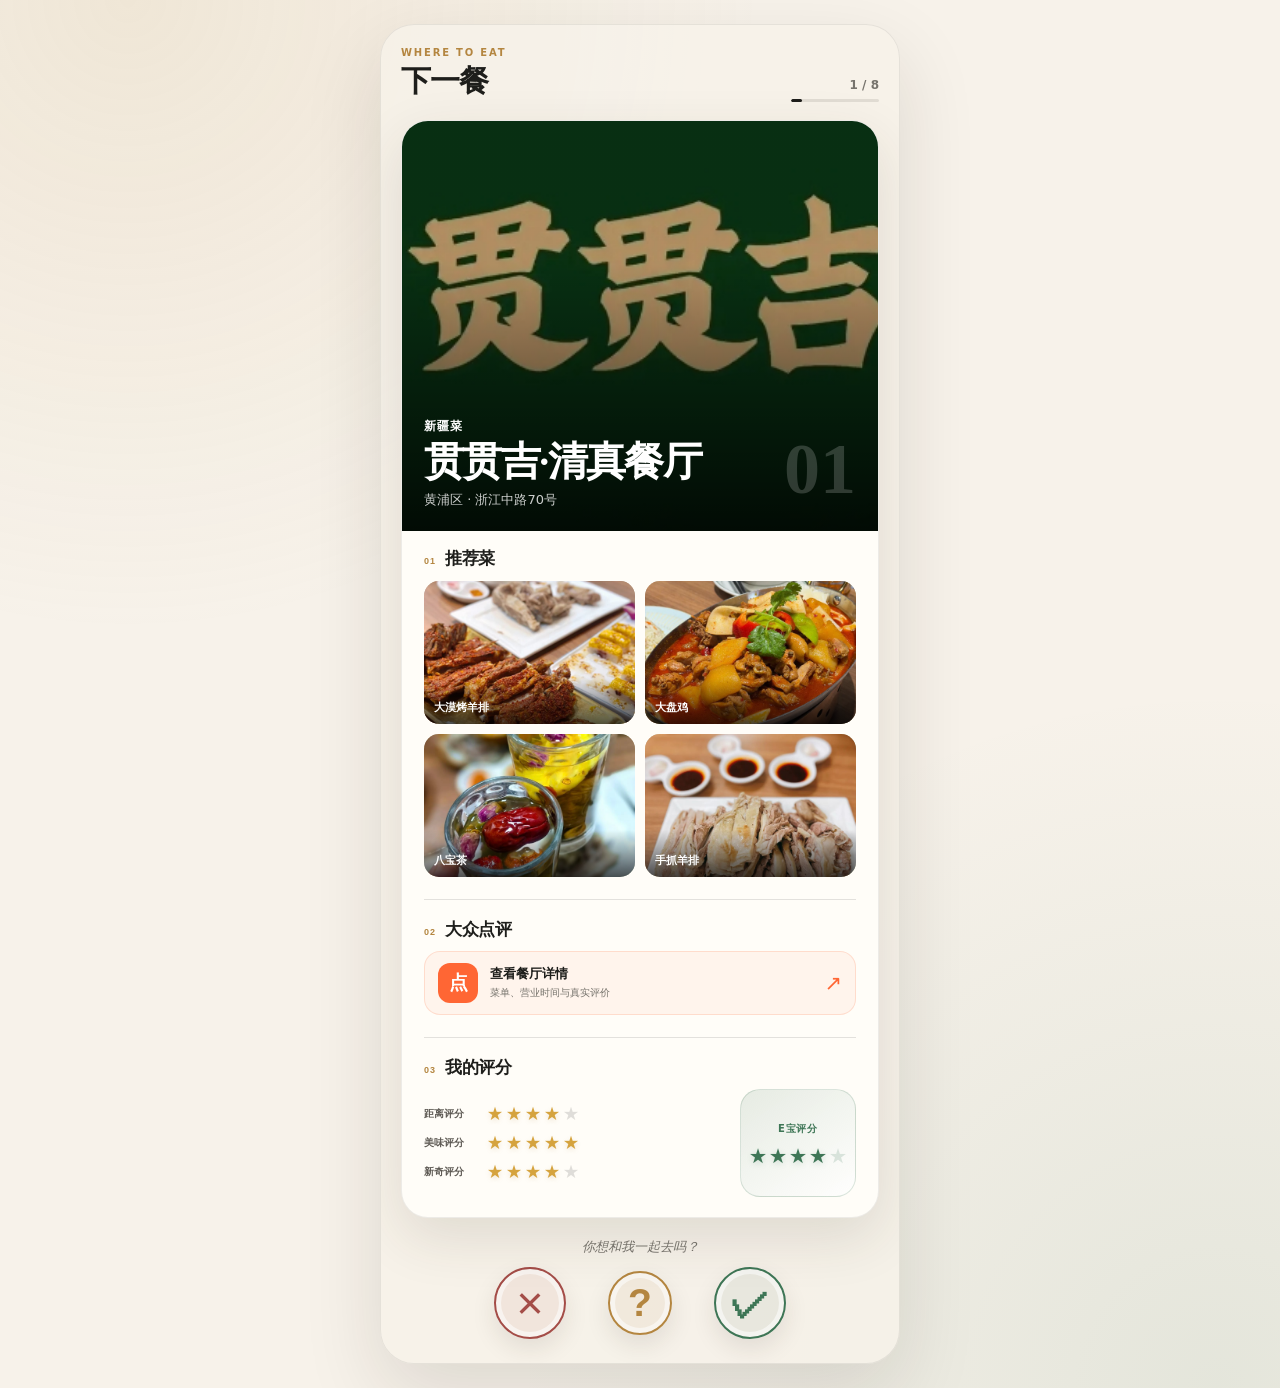
==== index.html @ af12a9db "Publish restaurant picker" ====
<!doctype html>
<html lang="zh-CN">
  <head>
    <meta charset="UTF-8" />
    <meta name="viewport" content="width=device-width, initial-scale=1, viewport-fit=cover" />
    <meta name="theme-color" content="#f7f2ea" />
    <meta name="description" content="一起挑选下一家想去的餐厅" />
    <title>下一餐 · 餐厅选择</title>
    <link rel="stylesheet" href="styles.css" />
  </head>
  <body>
    <main class="app-shell">
      <section id="picker-screen" class="screen picker-screen" aria-label="餐厅选择">
        <header class="topbar">
          <div>
            <p class="eyebrow">WHERE TO EAT</p>
            <h1>下一餐</h1>
          </div>
          <div class="progress-wrap" aria-label="选择进度">
            <span id="progress-text">1 / 1</span>
            <div class="progress-track"><i id="progress-bar"></i></div>
          </div>
        </header>

        <div class="card-stage">
          <article id="restaurant-card" class="restaurant-card">
            <div id="restaurant-image" class="restaurant-image" role="img">
              <button id="back-button" class="icon-button back-button" type="button" aria-label="返回上一家">
                <span aria-hidden="true">←</span>
              </button>
              <div class="image-shade"></div>
              <div class="image-copy">
                <div id="restaurant-number" class="restaurant-number">01</div>
                <p id="restaurant-category" class="category">创意料理</p>
                <h2 id="restaurant-name">餐厅名称</h2>
                <p id="restaurant-location" class="location"></p>
              </div>
            </div>

            <div class="restaurant-info">
              <section class="info-section dish-section" aria-labelledby="dish-heading">
                <div class="section-heading">
                  <span class="section-index">01</span>
                  <h3 id="dish-heading">推荐菜</h3>
                </div>
                <div id="dish-grid" class="dish-grid"></div>
              </section>

              <section class="info-section dianping-section" aria-labelledby="dianping-heading">
                <div class="section-heading compact-heading">
                  <span class="section-index">02</span>
                  <h3 id="dianping-heading">大众点评</h3>
                </div>
                <a id="dianping-link" class="dianping-link" target="_blank" rel="noopener noreferrer">
                  <span class="dianping-mark" aria-hidden="true">点</span>
                  <span class="dianping-copy">
                    <strong>查看餐厅详情</strong>
                    <small>菜单、营业时间与真实评价</small>
                  </span>
                  <span class="link-arrow" aria-hidden="true">↗</span>
                </a>
              </section>

              <section class="info-section rating-section" aria-labelledby="rating-heading">
                <div class="section-heading compact-heading">
                  <span class="section-index">03</span>
                  <h3 id="rating-heading">我的评分</h3>
                </div>
                <div class="ratings-layout">
                  <div id="standard-ratings" class="standard-ratings"></div>
                  <div id="ebao-rating" class="ebao-rating"></div>
                </div>
              </section>
            </div>
          </article>
        </div>

        <div class="decision-area">
          <p class="decision-hint">你想和我一起去吗？</p>
          <div class="decision-buttons">
            <button class="decision-button no" type="button" data-choice="no" aria-label="不想去">
              <span class="symbol" aria-hidden="true">×</span>
            </button>
            <button class="decision-button maybe" type="button" data-choice="maybe" aria-label="待定">
              <span class="symbol" aria-hidden="true">?</span>
            </button>
            <button class="decision-button yes" type="button" data-choice="yes" aria-label="想去">
              <span class="symbol" aria-hidden="true">✓</span>
            </button>
          </div>
        </div>
      </section>

      <section id="final-screen" class="screen final-screen" hidden aria-label="确认最终餐厅">
        <header class="final-header">
          <p class="eyebrow">ONE LAST PICK</p>
          <h1>最终去哪家？</h1>
          <p>从喜欢和待定的餐厅中，确认这次的最终选择。</p>
        </header>
        <div id="final-candidates" class="final-candidates"></div>
        <button id="return-to-picker" class="text-button return-button" type="button">返回修改上一轮选择</button>
      </section>

      <section id="result-screen" class="screen result-screen" hidden aria-label="选择结果">
        <header class="result-header">
          <p class="eyebrow">ALL DONE</p>
          <h1 id="result-title">选择完成</h1>
          <p>长按下方图片保存，然后直接发给我吧。</p>
        </header>

        <div class="poster-frame">
          <div id="poster-loading" class="poster-loading">正在生成结果图…</div>
          <img id="result-poster" alt="本次餐厅选择结果图" />
        </div>

        <div class="result-actions">
          <button id="share-button" class="primary-button" type="button">分享结果图</button>
          <a id="download-button" class="secondary-button" download="我的餐厅选择.png">保存到手机</a>
          <button id="restart-button" class="text-button" type="button">重新选择</button>
        </div>
        <p id="share-tip" class="share-tip" aria-live="polite"></p>
      </section>
    </main>

    <canvas id="poster-canvas" width="1080" height="1920" hidden></canvas>
    <script src="restaurants.js"></script>
    <script src="script.js"></script>
  </body>
</html>
---- styles.css ----
:root {
  color-scheme: light;
  --paper: #f7f2ea;
  --ink: #1e1e1b;
  --muted: #76736c;
  --line: rgba(30, 30, 27, 0.12);
  --card: #fffdf8;
  --green: #3e7656;
  --red: #a44d48;
  --gold: #b48640;
  font-family: Inter, "PingFang SC", "Microsoft YaHei", system-ui, sans-serif;
}

* { box-sizing: border-box; }

html, body { margin: 0; min-height: 100%; background: var(--paper); color: var(--ink); }

body {
  min-height: 100dvh;
  background-image:
    radial-gradient(circle at 10% 0%, rgba(201, 169, 113, .16), transparent 35%),
    radial-gradient(circle at 95% 100%, rgba(62, 118, 86, .10), transparent 38%);
}

button, a { font: inherit; -webkit-tap-highlight-color: transparent; }
button { color: inherit; }
[hidden] { display: none !important; }

.app-shell { width: min(100%, 520px); min-height: 100dvh; margin: 0 auto; }
.screen { min-height: 100dvh; padding: max(22px, env(safe-area-inset-top)) 20px max(24px, env(safe-area-inset-bottom)); }

.topbar { display: flex; align-items: flex-end; justify-content: space-between; margin-bottom: 18px; }
.eyebrow { margin: 0 0 3px; color: var(--gold); font-size: 10px; font-weight: 800; letter-spacing: .18em; }
h1 { margin: 0; font-family: Georgia, "Songti SC", serif; font-size: 30px; letter-spacing: -.04em; }
.progress-wrap { width: 88px; text-align: right; color: var(--muted); font-size: 12px; font-weight: 700; }
.progress-track { height: 3px; margin-top: 7px; overflow: hidden; border-radius: 99px; background: rgba(30,30,27,.1); }
.progress-track i { display: block; width: 0; height: 100%; border-radius: inherit; background: var(--ink); transition: width .35s ease; }

.card-stage { perspective: 1000px; }
.restaurant-card {
  overflow: hidden;
  border: 1px solid rgba(30,30,27,.08);
  border-radius: 27px;
  background: var(--card);
  box-shadow: 0 20px 55px rgba(56, 47, 35, .12);
  transform-origin: center 85%;
}
.restaurant-card.leave-no { animation: leaveNo .38s ease forwards; }
.restaurant-card.leave-maybe { animation: leaveMaybe .38s ease forwards; }
.restaurant-card.leave-yes { animation: leaveYes .38s ease forwards; }
.restaurant-card.enter { animation: enterCard .38s cubic-bezier(.2,.8,.2,1); }

.restaurant-image {
  position: relative;
  height: min(47dvh, 410px);
  min-height: 320px;
  overflow: hidden;
  background-position: center;
  background-size: cover;
  transition: background .25s ease;
}
.restaurant-image::before {
  content: attr(data-emoji);
  position: absolute;
  inset: 0;
  display: grid;
  place-items: center;
  padding-bottom: 45px;
  font-size: clamp(86px, 25vw, 130px);
  filter: drop-shadow(0 20px 20px rgba(0,0,0,.18));
  transform: rotate(-6deg);
}
.restaurant-image.has-image::before { display: none; }
.image-shade { position: absolute; inset: 0; background: linear-gradient(180deg, rgba(0,0,0,.04) 35%, rgba(0,0,0,.78) 100%); }
.image-copy { position: absolute; z-index: 2; right: 22px; bottom: 22px; left: 22px; color: white; }
.restaurant-number { position: absolute; right: 0; bottom: 4px; color: rgba(255,255,255,.18); font: 700 72px/1 Georgia, serif; }
.category { margin: 0 0 5px; font-size: 12px; font-weight: 700; letter-spacing: .1em; }
.image-copy h2 { max-width: 80%; margin: 0 0 7px; font-family: Georgia, "Songti SC", serif; font-size: clamp(30px, 8vw, 40px); line-height: 1.1; letter-spacing: -.04em; }
.location { margin: 0; font-size: 13px; opacity: .8; }
.icon-button { border: 0; background: none; }
.back-button { position: absolute; z-index: 3; top: 16px; left: 16px; display: grid; width: 38px; height: 38px; place-items: center; border: 1px solid rgba(255,255,255,.35); border-radius: 50%; background: rgba(0,0,0,.18); color: white; font-size: 21px; backdrop-filter: blur(10px); }
.back-button:disabled { visibility: hidden; }

.restaurant-info { padding: 18px 22px 20px; }
.info-section + .info-section { margin-top: 22px; padding-top: 20px; border-top: 1px solid var(--line); }
.section-heading { display: flex; align-items: baseline; gap: 9px; margin-bottom: 12px; }
.section-heading h3 { margin: 0; font: 700 17px/1.2 Georgia, "Songti SC", serif; letter-spacing: -.02em; }
.section-index { color: var(--gold); font: 800 9px/1 Arial, sans-serif; letter-spacing: .12em; }
.compact-heading { margin-bottom: 11px; }

.dish-grid { display: grid; grid-template-columns: repeat(2, 1fr); gap: 10px; }
.dish-item { position: relative; min-width: 0; margin: 0; overflow: hidden; border-radius: 15px; background: #ede5d8; }
.dish-photo { position: relative; aspect-ratio: 1.48 / 1; overflow: hidden; background: linear-gradient(135deg, hsl(var(--dish-tone) 20% 77%), hsl(var(--dish-tone) 24% 60%)); }
.dish-photo::before { content: attr(data-emoji); position: absolute; inset: 0; display: grid; place-items: center; padding-bottom: 17px; font-size: 37px; filter: drop-shadow(0 8px 8px rgba(0,0,0,.13)); }
.dish-photo img { position: relative; z-index: 1; display: block; width: 100%; height: 100%; object-fit: cover; }
.dish-photo.has-image::before { display: none; }
.dish-item figcaption { position: absolute; z-index: 2; right: 0; bottom: 0; left: 0; padding: 23px 10px 9px; overflow: hidden; background: linear-gradient(transparent, rgba(0,0,0,.68)); color: white; font-size: 11px; font-weight: 700; text-overflow: ellipsis; white-space: nowrap; }
.empty-info { grid-column: 1 / -1; margin: 0; padding: 24px; border: 1px dashed var(--line); border-radius: 14px; color: var(--muted); text-align: center; font-size: 12px; }

.dianping-link { display: flex; min-height: 64px; align-items: center; gap: 12px; padding: 11px 13px; border: 1px solid rgba(255,99,48,.17); border-radius: 16px; background: rgba(255,99,48,.06); color: var(--ink); text-decoration: none; transition: transform .16s ease, background-color .16s ease; }
.dianping-mark { display: grid; width: 40px; height: 40px; flex: 0 0 40px; place-items: center; border-radius: 12px; background: #ff6634; color: white; font-size: 19px; font-weight: 850; }
.dianping-copy { display: grid; min-width: 0; gap: 3px; }
.dianping-copy strong { font-size: 13px; }
.dianping-copy small { overflow: hidden; color: var(--muted); font-size: 10px; text-overflow: ellipsis; white-space: nowrap; }
.link-arrow { margin-left: auto; color: #ff6634; font-size: 21px; }
.dianping-link:not(.is-disabled):active { transform: scale(.98); background: rgba(255,99,48,.11); }
.dianping-link.is-disabled { border-color: var(--line); background: rgba(30,30,27,.025); cursor: default; }
.dianping-link.is-disabled .dianping-mark { background: #aaa49b; }
.dianping-link.is-disabled .link-arrow { color: #aaa49b; }

.ratings-layout { display: grid; grid-template-columns: minmax(0, 1fr) 116px; gap: 14px; align-items: stretch; }
.standard-ratings { display: grid; align-content: center; gap: 13px; }
.rating-row { display: grid; grid-template-columns: 54px minmax(76px, 1fr); align-items: center; gap: 9px; }
.rating-row > span { color: #5e5a54; font-size: 10px; font-weight: 650; }
.star-rating { display: flex; align-items: center; gap: 3px; }
.star-rating i { color: rgba(30,30,27,.14); font: normal 16px/1 Arial, sans-serif; }
.star-rating i.is-filled { color: #d5a33e; text-shadow: 0 2px 5px rgba(180,134,64,.18); }
.ebao-rating { display: grid; min-height: 108px; align-content: center; justify-items: center; border: 1px solid rgba(62,118,86,.18); border-radius: 20px; background: linear-gradient(145deg, rgba(62,118,86,.13), rgba(255,255,255,.7)); color: var(--green); }
.ebao-rating span { font-size: 10px; font-weight: 750; letter-spacing: .08em; }
.ebao-rating .star-rating { margin-top: 11px; gap: 2px; }
.ebao-rating .star-rating i { color: rgba(62,118,86,.17); font-size: 18px; }
.ebao-rating .star-rating i.is-filled { color: var(--green); text-shadow: 0 2px 6px rgba(62,118,86,.18); }

.decision-area { margin-top: 20px; }
.decision-hint { margin: 0 0 11px; color: var(--muted); text-align: center; font: italic 13px Georgia, "Songti SC", serif; }
.decision-buttons {
  display: flex;
  align-items: center;
  justify-content: center;
  gap: clamp(24px, 8vw, 42px);
}
.decision-button {
  display: grid;
  width: 72px;
  height: 72px;
  flex: 0 0 72px;
  place-items: center;
  padding: 0;
  border: 2px solid currentColor;
  border-radius: 50%;
  background: rgba(255,255,255,.72);
  box-shadow: 0 10px 24px rgba(50,40,30,.10), inset 0 0 0 5px rgba(255,255,255,.55);
  transition: transform .16s ease, box-shadow .16s ease, background-color .16s ease;
}
.decision-button .symbol {
  display: block;
  font: 500 47px/1 Arial, sans-serif;
  transform: translateY(-1px);
}
.decision-button.no { color: var(--red); background-color: rgba(164,77,72,.08); }
.decision-button.maybe { width: 64px; height: 64px; flex-basis: 64px; color: var(--gold); background-color: rgba(180,134,64,.08); }
.decision-button.maybe .symbol { font-size: 39px; font-weight: 650; }
.decision-button.yes { color: var(--green); background-color: rgba(62,118,86,.08); }
.decision-button.yes .symbol { font-size: 40px; font-weight: 700; }
.decision-button:active {
  transform: scale(.90);
  box-shadow: 0 4px 10px rgba(50,40,30,.08), inset 0 0 0 4px rgba(255,255,255,.45);
}
.decision-button:focus-visible { outline: 3px solid var(--ink); outline-offset: 4px; }

.result-screen { padding-top: max(34px, env(safe-area-inset-top)); }
.final-screen { padding-top: max(34px, env(safe-area-inset-top)); }
.final-header { margin-bottom: 24px; }
.final-header h1 { font-size: 35px; }
.final-header > p:last-child { margin: 9px 0 0; color: var(--muted); font-size: 13px; line-height: 1.55; }
.final-candidates { display: grid; gap: 12px; }
.final-candidate { display: grid; grid-template-columns: 82px minmax(0, 1fr) 38px; min-height: 96px; align-items: center; gap: 14px; padding: 7px 14px 7px 7px; border: 1px solid rgba(30,30,27,.09); border-radius: 21px; background: rgba(255,253,248,.82); text-align: left; box-shadow: 0 10px 24px rgba(56,47,35,.07); transition: transform .18s ease, border-color .18s ease, background .18s ease; }
.candidate-cover { position: relative; display: grid; width: 82px; height: 82px; overflow: hidden; place-items: center; border-radius: 16px; }
.candidate-cover::before { content: attr(data-emoji); font-size: 35px; filter: drop-shadow(0 6px 6px rgba(0,0,0,.14)); }
.candidate-cover img { position: absolute; inset: 0; display: block; width: 100%; height: 100%; object-fit: cover; }
.candidate-cover.has-image::before { display: none; }
.candidate-copy { display: grid; min-width: 0; gap: 4px; }
.candidate-copy small { color: var(--gold); font-size: 9px; font-weight: 800; letter-spacing: .08em; }
.candidate-copy strong { overflow: hidden; font-family: Georgia, "Songti SC", serif; font-size: 18px; text-overflow: ellipsis; white-space: nowrap; }
.candidate-copy > span { overflow: hidden; color: var(--muted); font-size: 10px; text-overflow: ellipsis; white-space: nowrap; }
.candidate-check { display: grid; width: 33px; height: 33px; place-items: center; border: 1px solid rgba(62,118,86,.26); border-radius: 50%; color: var(--green); font-size: 17px; }
.final-candidate:active { transform: scale(.98); }
.final-candidate.is-selected { border-color: var(--green); background: rgba(62,118,86,.1); transform: scale(.98); }
.final-candidate.is-selected .candidate-check { background: var(--green); color: white; }
.return-button { display: block; width: 100%; margin-top: 18px; }
.result-header { margin-bottom: 22px; text-align: center; }
.result-header h1 { font-size: 34px; }
.result-header > p:last-child { margin: 8px 0 0; color: var(--muted); font-size: 13px; }
.poster-frame { position: relative; min-height: 300px; overflow: hidden; border-radius: 24px; background: #eae2d7; box-shadow: 0 20px 55px rgba(56,47,35,.16); }
.poster-frame img { display: block; width: 100%; }
.poster-loading { position: absolute; inset: 0; display: grid; place-items: center; color: var(--muted); font-size: 13px; }
.result-actions { display: grid; gap: 10px; margin-top: 20px; }
.primary-button, .secondary-button { display: grid; height: 52px; place-items: center; border-radius: 16px; font-size: 14px; font-weight: 750; text-decoration: none; }
.primary-button { border: 0; background: var(--ink); color: white; }
.secondary-button { border: 1px solid var(--line); background: rgba(255,255,255,.55); color: var(--ink); }
.text-button { padding: 8px; border: 0; background: none; color: var(--muted); font-size: 12px; }
.share-tip { min-height: 20px; margin: 8px 0 0; color: var(--muted); text-align: center; font-size: 12px; }

@keyframes leaveNo { to { opacity: 0; transform: translateX(-80px) rotate(-7deg) scale(.94); } }
@keyframes leaveMaybe { to { opacity: 0; transform: translateY(-35px) scale(.94); } }
@keyframes leaveYes { to { opacity: 0; transform: translateX(80px) rotate(7deg) scale(.94); } }
@keyframes enterCard { from { opacity: 0; transform: translateY(24px) scale(.97); } }

@media (max-height: 760px) {
  .screen { padding-top: 14px; }
  .topbar { margin-bottom: 12px; }
  .restaurant-image { height: 42dvh; min-height: 270px; }
  .restaurant-info { padding-top: 14px; padding-bottom: 14px; }
  .decision-area { margin-top: 12px; }
  .decision-button { width: 64px; height: 64px; flex-basis: 64px; }
  .decision-button.maybe { width: 58px; height: 58px; flex-basis: 58px; }
}

@media (min-width: 700px) {
  body { padding: 24px 0; }
  .app-shell, .screen { min-height: calc(100dvh - 48px); }
  .app-shell { overflow: hidden; border: 1px solid rgba(30,30,27,.08); border-radius: 34px; background: rgba(247,242,234,.82); box-shadow: 0 30px 80px rgba(30,24,18,.12); }
}

@media (prefers-reduced-motion: reduce) {
  *, *::before, *::after { scroll-behavior: auto !important; animation-duration: .01ms !important; transition-duration: .01ms !important; }
}
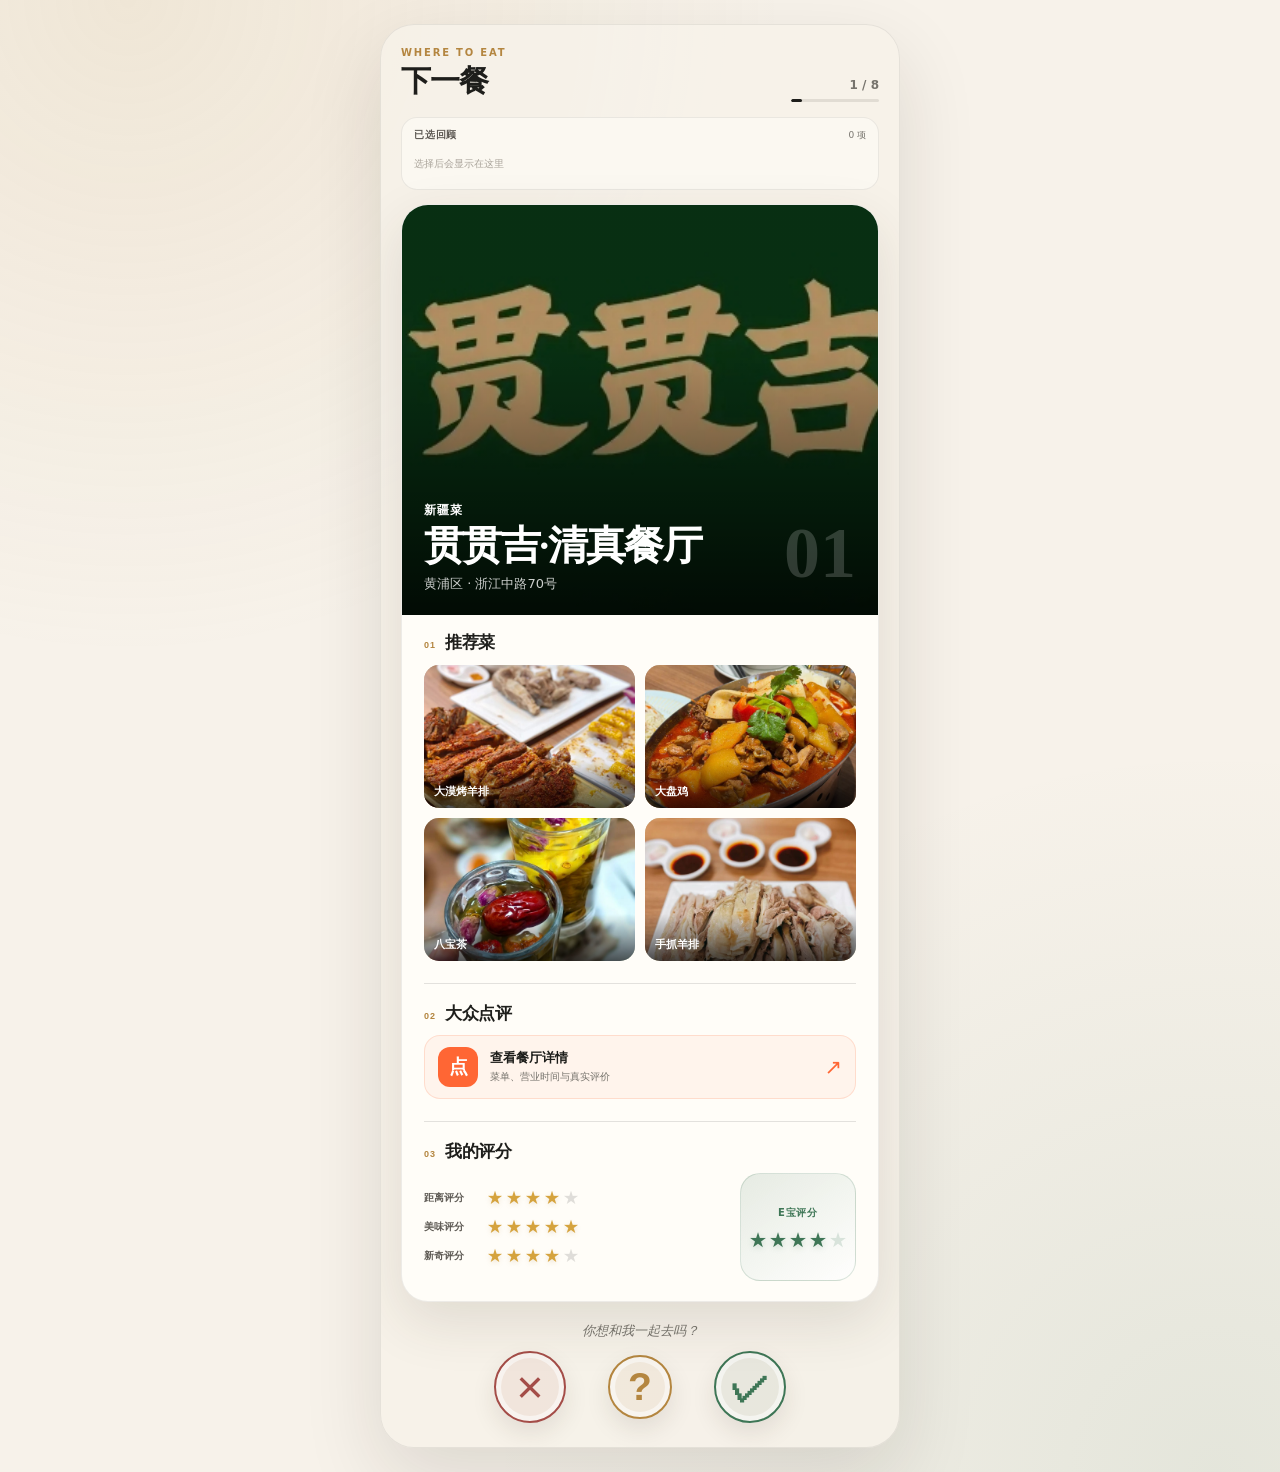
==== commit 13918d9f: "Add selection review and navigation" ====
--- a/index.html
+++ b/index.html
@@ -22,11 +22,22 @@
           </div>
         </header>
 
+        <section class="review-bar" aria-labelledby="review-title">
+          <div class="review-heading">
+            <h2 id="review-title">已选回顾</h2>
+            <span id="review-count">0 项</span>
+          </div>
+          <div id="review-list" class="review-list" aria-live="polite">
+            <span class="review-empty">选择后会显示在这里</span>
+          </div>
+        </section>
+
         <div class="card-stage">
           <article id="restaurant-card" class="restaurant-card">
             <div id="restaurant-image" class="restaurant-image" role="img">
               <button id="back-button" class="icon-button back-button" type="button" aria-label="返回上一家">
                 <span aria-hidden="true">←</span>
+                <span class="back-label">重新选择上一家</span>
               </button>
               <div class="image-shade"></div>
               <div class="image-copy">
--- a/styles.css
+++ b/styles.css
@@ -36,6 +36,23 @@
 .progress-track { height: 3px; margin-top: 7px; overflow: hidden; border-radius: 99px; background: rgba(30,30,27,.1); }
 .progress-track i { display: block; width: 0; height: 100%; border-radius: inherit; background: var(--ink); transition: width .35s ease; }
 
+.review-bar { margin: -3px 0 14px; padding: 10px 12px 11px; border: 1px solid rgba(30,30,27,.08); border-radius: 16px; background: rgba(255,253,248,.55); }
+.review-heading { display: flex; align-items: center; justify-content: space-between; margin-bottom: 8px; }
+.review-heading h2 { margin: 0; color: #5f5b55; font-size: 10px; font-weight: 800; letter-spacing: .08em; }
+.review-heading > span { color: var(--muted); font-size: 9px; }
+.review-list { display: flex; min-height: 28px; gap: 7px; overflow-x: auto; overscroll-behavior-x: contain; scrollbar-width: none; -webkit-overflow-scrolling: touch; }
+.review-list::-webkit-scrollbar { display: none; }
+.review-empty { align-self: center; color: #aaa49b; font-size: 10px; }
+.review-item { display: flex; height: 28px; flex: 0 0 auto; align-items: center; gap: 6px; padding: 0 9px 0 6px; border: 1px solid var(--line); border-radius: 99px; background: rgba(255,255,255,.72); color: #5d5953; font-size: 10px; font-weight: 650; white-space: nowrap; }
+.review-mark { display: grid; width: 18px; height: 18px; place-items: center; border-radius: 50%; color: white; font: 700 12px/1 Arial, sans-serif; }
+.review-item.yes { border-color: rgba(62,118,86,.2); background: rgba(62,118,86,.07); }
+.review-item.yes .review-mark { background: var(--green); }
+.review-item.maybe { border-color: rgba(180,134,64,.2); background: rgba(180,134,64,.07); }
+.review-item.maybe .review-mark { background: var(--gold); }
+.review-item.no { border-color: rgba(164,77,72,.2); background: rgba(164,77,72,.07); }
+.review-item.no .review-mark { background: var(--red); }
+.review-name { max-width: 88px; overflow: hidden; text-overflow: ellipsis; }
+
 .card-stage { perspective: 1000px; }
 .restaurant-card {
   overflow: hidden;
@@ -78,8 +95,10 @@
 .image-copy h2 { max-width: 80%; margin: 0 0 7px; font-family: Georgia, "Songti SC", serif; font-size: clamp(30px, 8vw, 40px); line-height: 1.1; letter-spacing: -.04em; }
 .location { margin: 0; font-size: 13px; opacity: .8; }
 .icon-button { border: 0; background: none; }
-.back-button { position: absolute; z-index: 3; top: 16px; left: 16px; display: grid; width: 38px; height: 38px; place-items: center; border: 1px solid rgba(255,255,255,.35); border-radius: 50%; background: rgba(0,0,0,.18); color: white; font-size: 21px; backdrop-filter: blur(10px); }
+.back-button { position: absolute; z-index: 3; top: 16px; left: 16px; display: flex; min-width: 38px; height: 38px; align-items: center; justify-content: center; gap: 7px; padding: 0 13px; border: 1px solid rgba(255,255,255,.35); border-radius: 99px; background: rgba(0,0,0,.25); color: white; font-size: 19px; backdrop-filter: blur(10px); box-shadow: 0 5px 14px rgba(0,0,0,.12); }
+.back-label { font-size: 11px; font-weight: 700; letter-spacing: .01em; }
 .back-button:disabled { visibility: hidden; }
+.back-button:active { transform: scale(.96); background: rgba(0,0,0,.38); }
 
 .restaurant-info { padding: 18px 22px 20px; }
 .info-section + .info-section { margin-top: 22px; padding-top: 20px; border-top: 1px solid var(--line); }
@@ -199,6 +218,7 @@
 @media (max-height: 760px) {
   .screen { padding-top: 14px; }
   .topbar { margin-bottom: 12px; }
+  .review-bar { margin-bottom: 10px; padding-block: 8px; }
   .restaurant-image { height: 42dvh; min-height: 270px; }
   .restaurant-info { padding-top: 14px; padding-bottom: 14px; }
   .decision-area { margin-top: 12px; }
